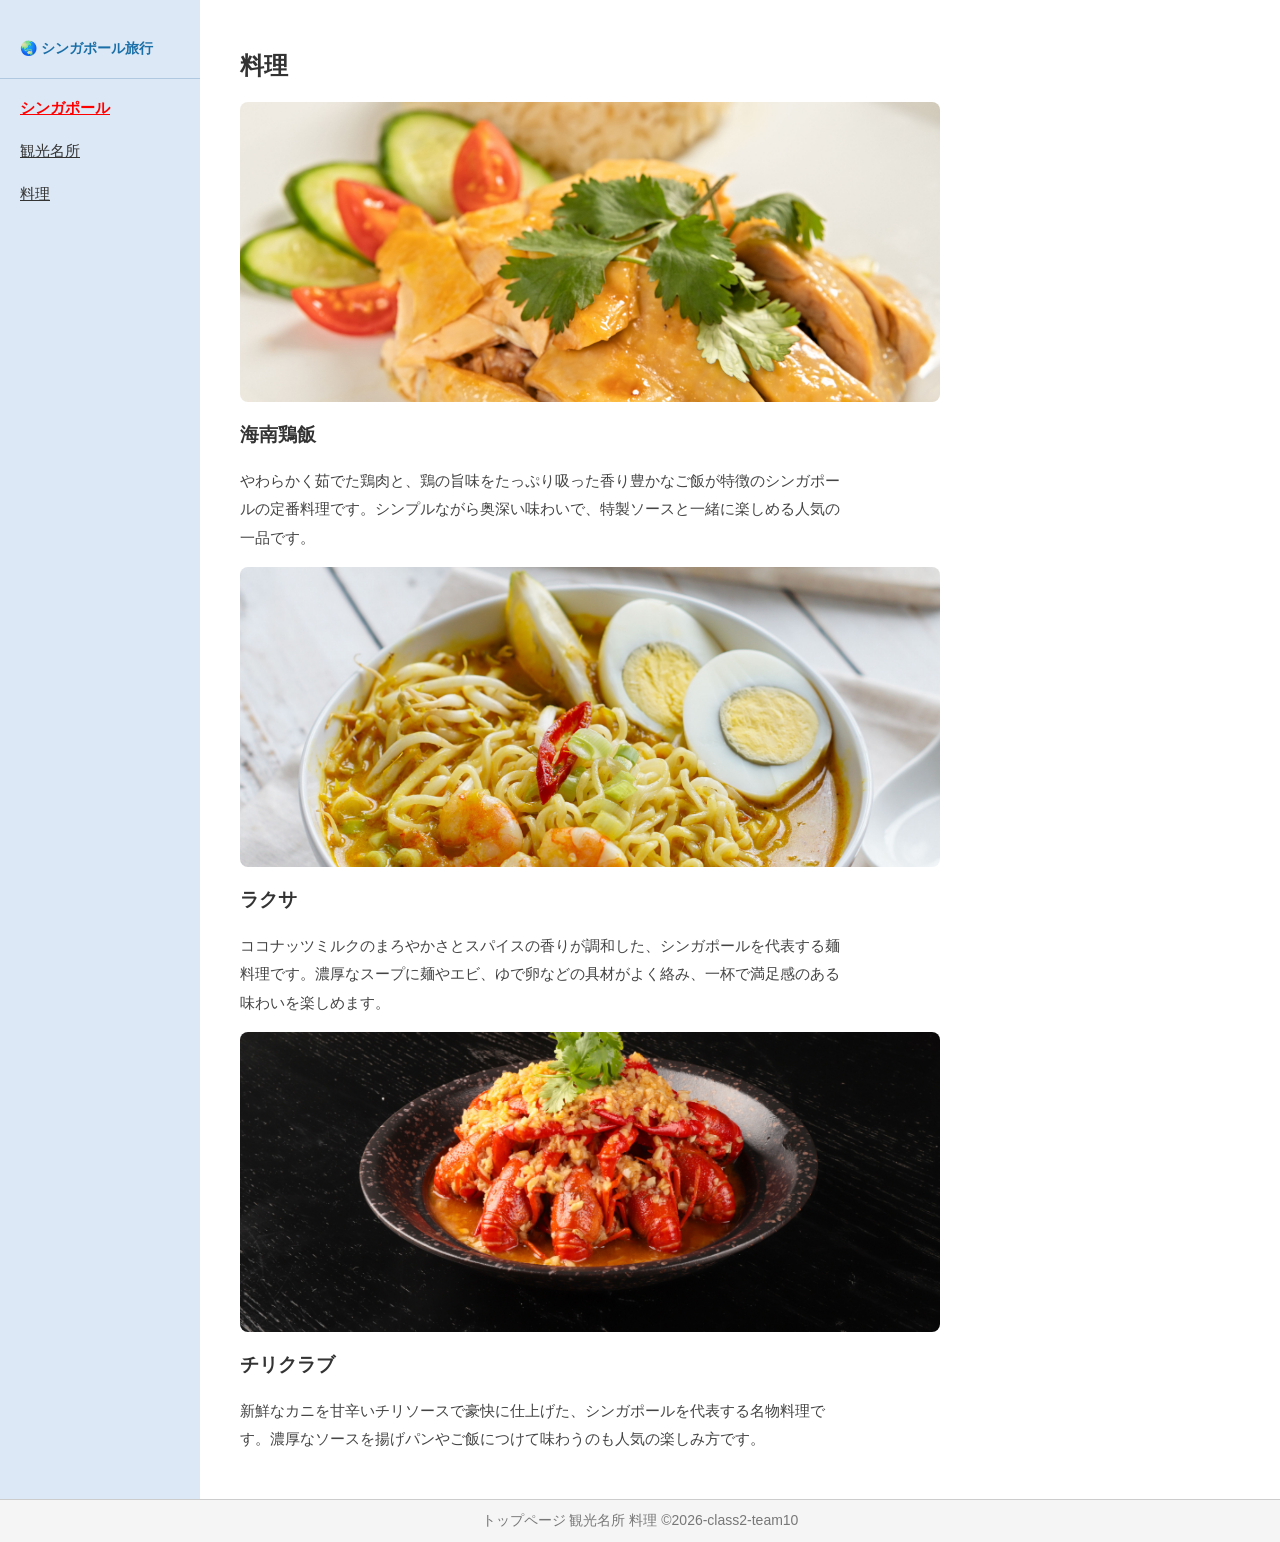
==== food.html @ 73db880a "料理ページ作成 料理３つと写真を追加" ====
<!DOCTYPE html>
<html lang="ja">
<head>
    <meta charset="UTF-8">
    <link rel="stylesheet" type="text/css" href="css/style.css">
    <title>シンガポール</title>
</head>
<body>
    <div id="wrapper">
        <div id="sidebar">
            <div id="site-title">🌏 シンガポール旅行</div>
            <ul>
                <li><a href="index.html" class="active">シンガポール</a></li>
                <li><a href="sightseeing.html">観光名所</a></li>
                <li><a href="food.html">料理</a></li>
            </ul>
        </div>

        <div id="main">
           <h2>料理</h2>
            <img src="food1.jpg" alt="海南鶏飯の写真">
            <h3>海南鶏飯</h3>
            <p>やわらかく茹でた鶏肉と、鶏の旨味をたっぷり吸った香り豊かなご飯が特徴のシンガポールの定番料理です。シンプルながら奥深い味わいで、特製ソースと一緒に楽しめる人気の一品です。</p>
            <img src="food2.jpg" alt="ラクサの写真">
            <h3>ラクサ</h3>
            <p>ココナッツミルクのまろやかさとスパイスの香りが調和した、シンガポールを代表する麺料理です。濃厚なスープに麺やエビ、ゆで卵などの具材がよく絡み、一杯で満足感のある味わいを楽しめます。</p>
            <img src="food3.jpg" alt="チリクラブの写真">
            <h3>チリクラブ</h3>
            <p>新鮮なカニを甘辛いチリソースで豪快に仕上げた、シンガポールを代表する名物料理です。濃厚なソースを揚げパンやご飯につけて味わうのも人気の楽しみ方です。</p>
        </div>
    </div>
    <footer>
        トップページ 観光名所 料理 ©2026-class2-team10
    </footer>
</body>
</html>
---- css/style.css ----
body {
  
  font-family: 'Helvetica Neue', Arial, 'Hiragino Kaku Gothic ProN',
               'Segoe UI', Meiryo, sans-serif;
 
  
  margin: 0;
  padding: 0;
  background-color: #ffffff;
  color: #333333;
}

#main h1 {
    font-size: 28px;
    margin-bottom: 16px;
    color: #1a6fa8;
    border-bottom: 3px solid #1a6fa8;
    padding-bottom: 8px;
    letter-spacing: 0.05em;
}

#wrapper {
  display: flex;          
  min-height: calc(100vh - 50px); 
}
 
 

#sidebar {
  width: 200px;           
  flex-shrink: 0;         
 
 
  background-color: #dce8f5;
 
  padding: 20px 0;
}
 
#sidebar ul {
  list-style: none;
  margin: 0;
  padding: 0;
}
 

#sidebar li {
  padding: 12px 20px;
}
 

#sidebar a {
  text-decoration: none; 
  text-decoration: underline;
  color: #333333;
  font-size: 15px;
}
 

#sidebar a:hover {
  color: #0055aa;
}
 

#sidebar a.active {
  font-weight: bold;    
  color: #ff0000;      
}
 
 

#main {
  flex: 1;               
  padding: 30px 40px;
}
 

#main img {
  width: 100%;            
  max-width: 700px;
  height: 300px;
  object-fit: cover;
  display: block;
  margin-bottom: 20px;
  border-radius: 8px;
}
 

#main ul {
  padding-left: 20px;
  line-height: 1.8;
}
 
 
footer {
  text-align: center;     
  font-size: 14px;        
  color: #777777;
  padding: 12px 0;
  border-top: 1px solid #cccccc;
  background-color: #f5f5f5;
}

#main p {
    line-height: 1.9;        /* 行間を広げて読みやすく */
    max-width: 600px;        /* 1行が長すぎないように幅を制限 */
    color: #444;             /* 真っ黒より少し柔らかい色に */
    margin-top: 16px;        /* 画像との間に余白 */
    font-size: 15px;         /* 少し大きめで読みやすく */
}

#site-title {
  padding: 20px;
  font-size: 14px;
  font-weight: bold;
  color: #1a6fa8;
  border-bottom: 1px solid #b0c8e0;
  margin-bottom: 8px;
}

.tourism-img {
  width: 600px;
  height: 400px;
  object-fit: cover;
}
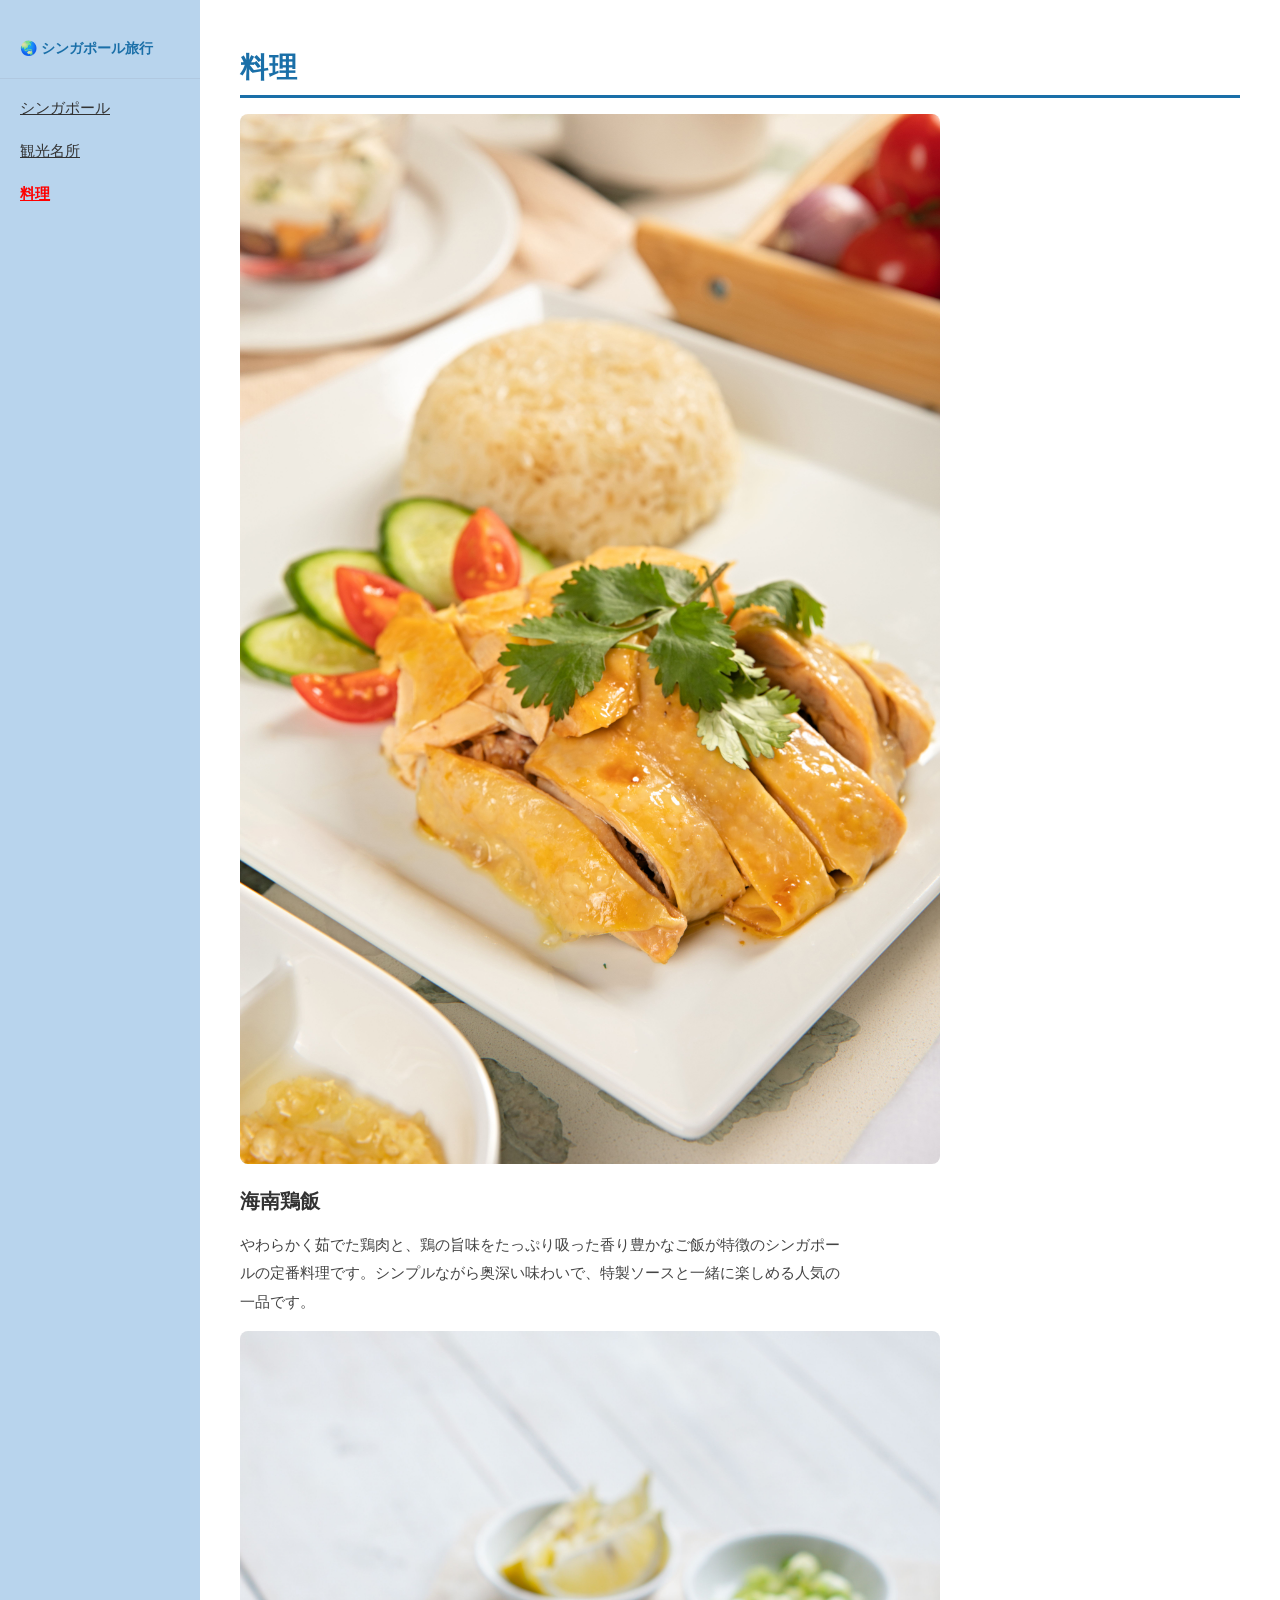
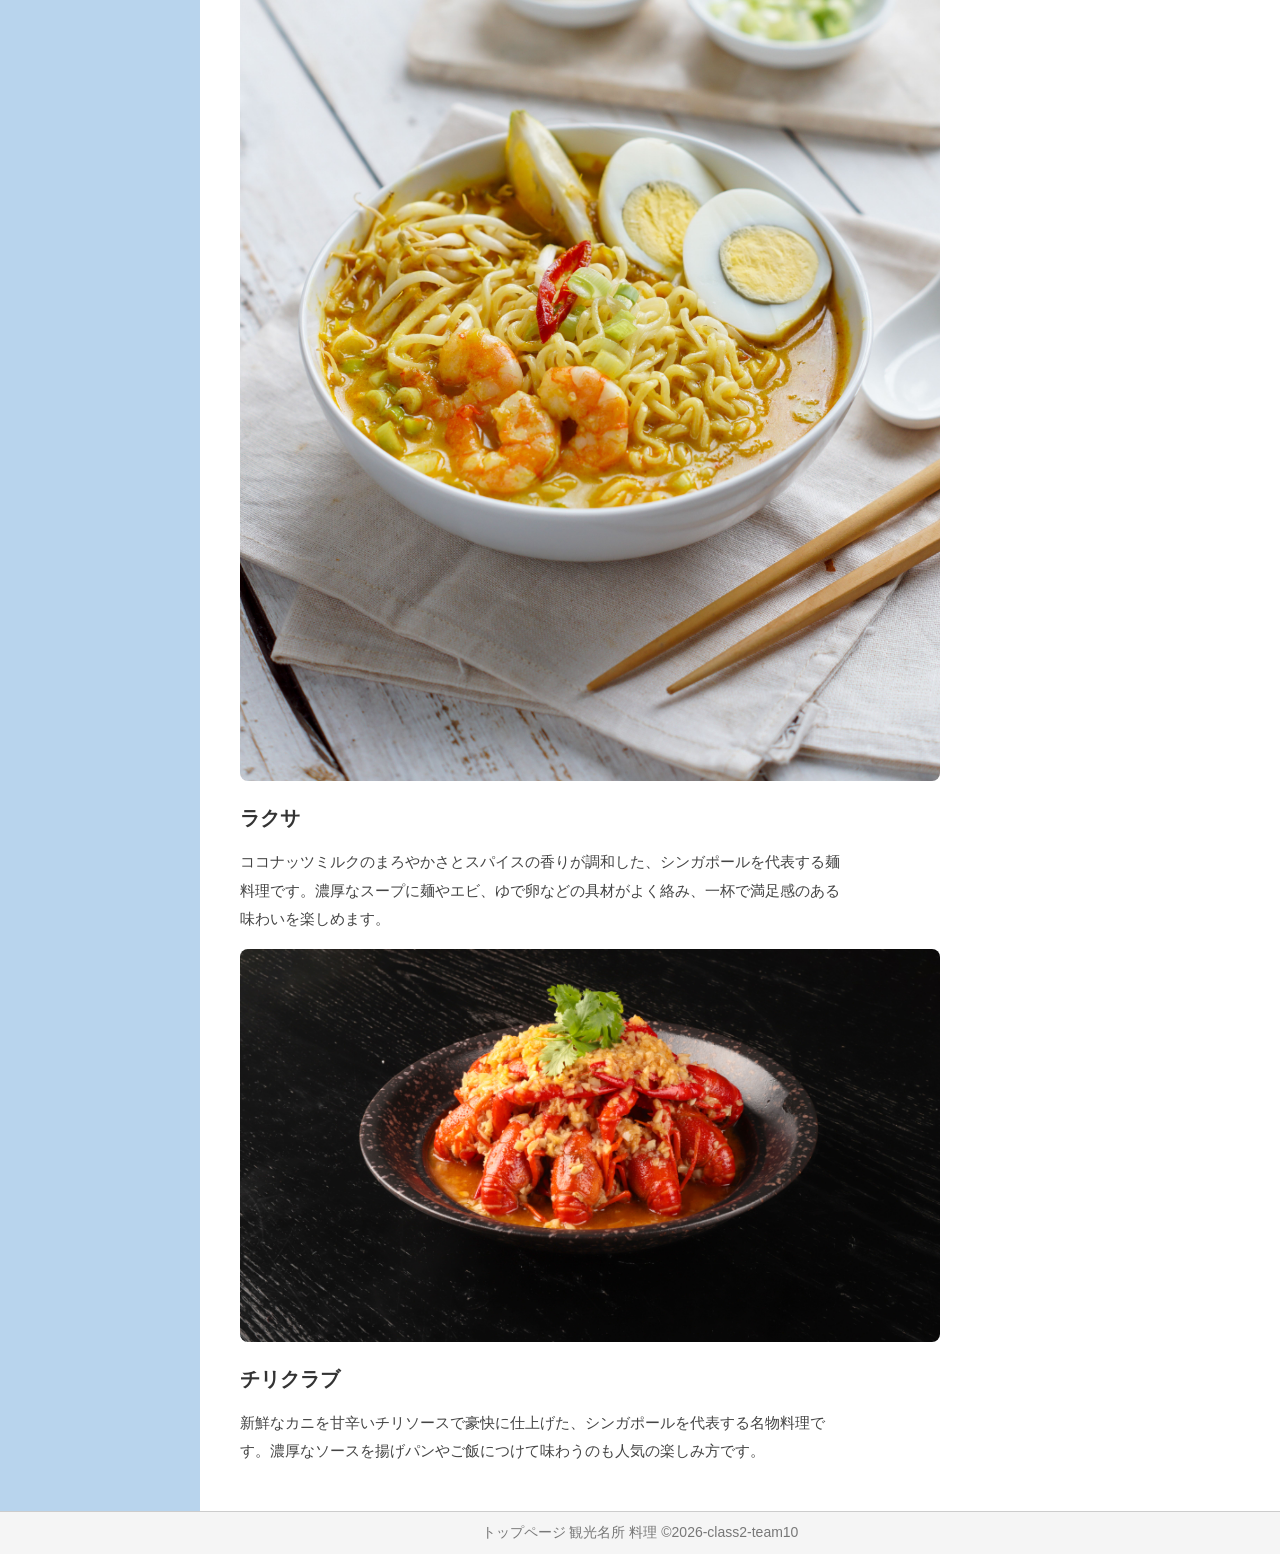
==== commit f4eb2d2b: "文字などの修正" ====
--- a/food.html
+++ b/food.html
@@ -10,14 +10,14 @@
         <div id="sidebar">
             <div id="site-title">🌏 シンガポール旅行</div>
             <ul>
-                <li><a href="index.html" class="active">シンガポール</a></li>
+                <li><a href="index.html">シンガポール</a></li>
                 <li><a href="sightseeing.html">観光名所</a></li>
-                <li><a href="food.html">料理</a></li>
+                <li><a href="food.html" class="active">料理</a></li>
             </ul>
         </div>
 
         <div id="main">
-           <h2>料理</h2>
+           <h1>料理</h1>
             <img src="food1.jpg" alt="海南鶏飯の写真">
             <h3>海南鶏飯</h3>
             <p>やわらかく茹でた鶏肉と、鶏の旨味をたっぷり吸った香り豊かなご飯が特徴のシンガポールの定番料理です。シンプルながら奥深い味わいで、特製ソースと一緒に楽しめる人気の一品です。</p>
--- a/css/style.css
+++ b/css/style.css
@@ -19,6 +19,18 @@
     letter-spacing: 0.05em;
 }
 
+#main h2{
+  color: #1a6fa8;
+  border-bottom: 3px solid #1a6fa8;
+}
+
+#main h3{
+  font-size: 20px;
+  color: #333;
+  margin-top: 24px;
+  margin-bottom: 8px;
+}
+
 #wrapper {
   display: flex;          
   min-height: calc(100vh - 50px); 
@@ -31,7 +43,7 @@
   flex-shrink: 0;         
  
  
-  background-color: #dce8f5;
+  background-color: #b8d4ed; 
  
   padding: 20px 0;
 }
@@ -77,8 +89,6 @@
 #main img {
   width: 100%;            
   max-width: 700px;
-  height: 300px;
-  object-fit: cover;
   display: block;
   margin-bottom: 20px;
   border-radius: 8px;
@@ -101,11 +111,11 @@
 }
 
 #main p {
-    line-height: 1.9;        /* 行間を広げて読みやすく */
-    max-width: 600px;        /* 1行が長すぎないように幅を制限 */
-    color: #444;             /* 真っ黒より少し柔らかい色に */
-    margin-top: 16px;        /* 画像との間に余白 */
-    font-size: 15px;         /* 少し大きめで読みやすく */
+    line-height: 1.9;        
+    max-width: 600px;        
+    color: #444;             
+    margin-top: 16px;        
+    font-size: 15px;       
 }
 
 #site-title {
@@ -121,4 +131,24 @@
   width: 600px;
   height: 400px;
   object-fit: cover;
+}
+
+table {
+  border-collapse: collapse;
+  width: 100%;
+  max-width: 500px;
+  margin-top: 12px;
+}
+th, td {
+  border: 1px solid #ccc;
+  padding: 10px 14px;
+  text-align: left;
+}
+th {
+  background-color: #dce8f5;
+  font-weight: bold;
+  width: 120px;
+}
+tr:nth-child(even) td {
+  background-color: #f8f8f8;
 }
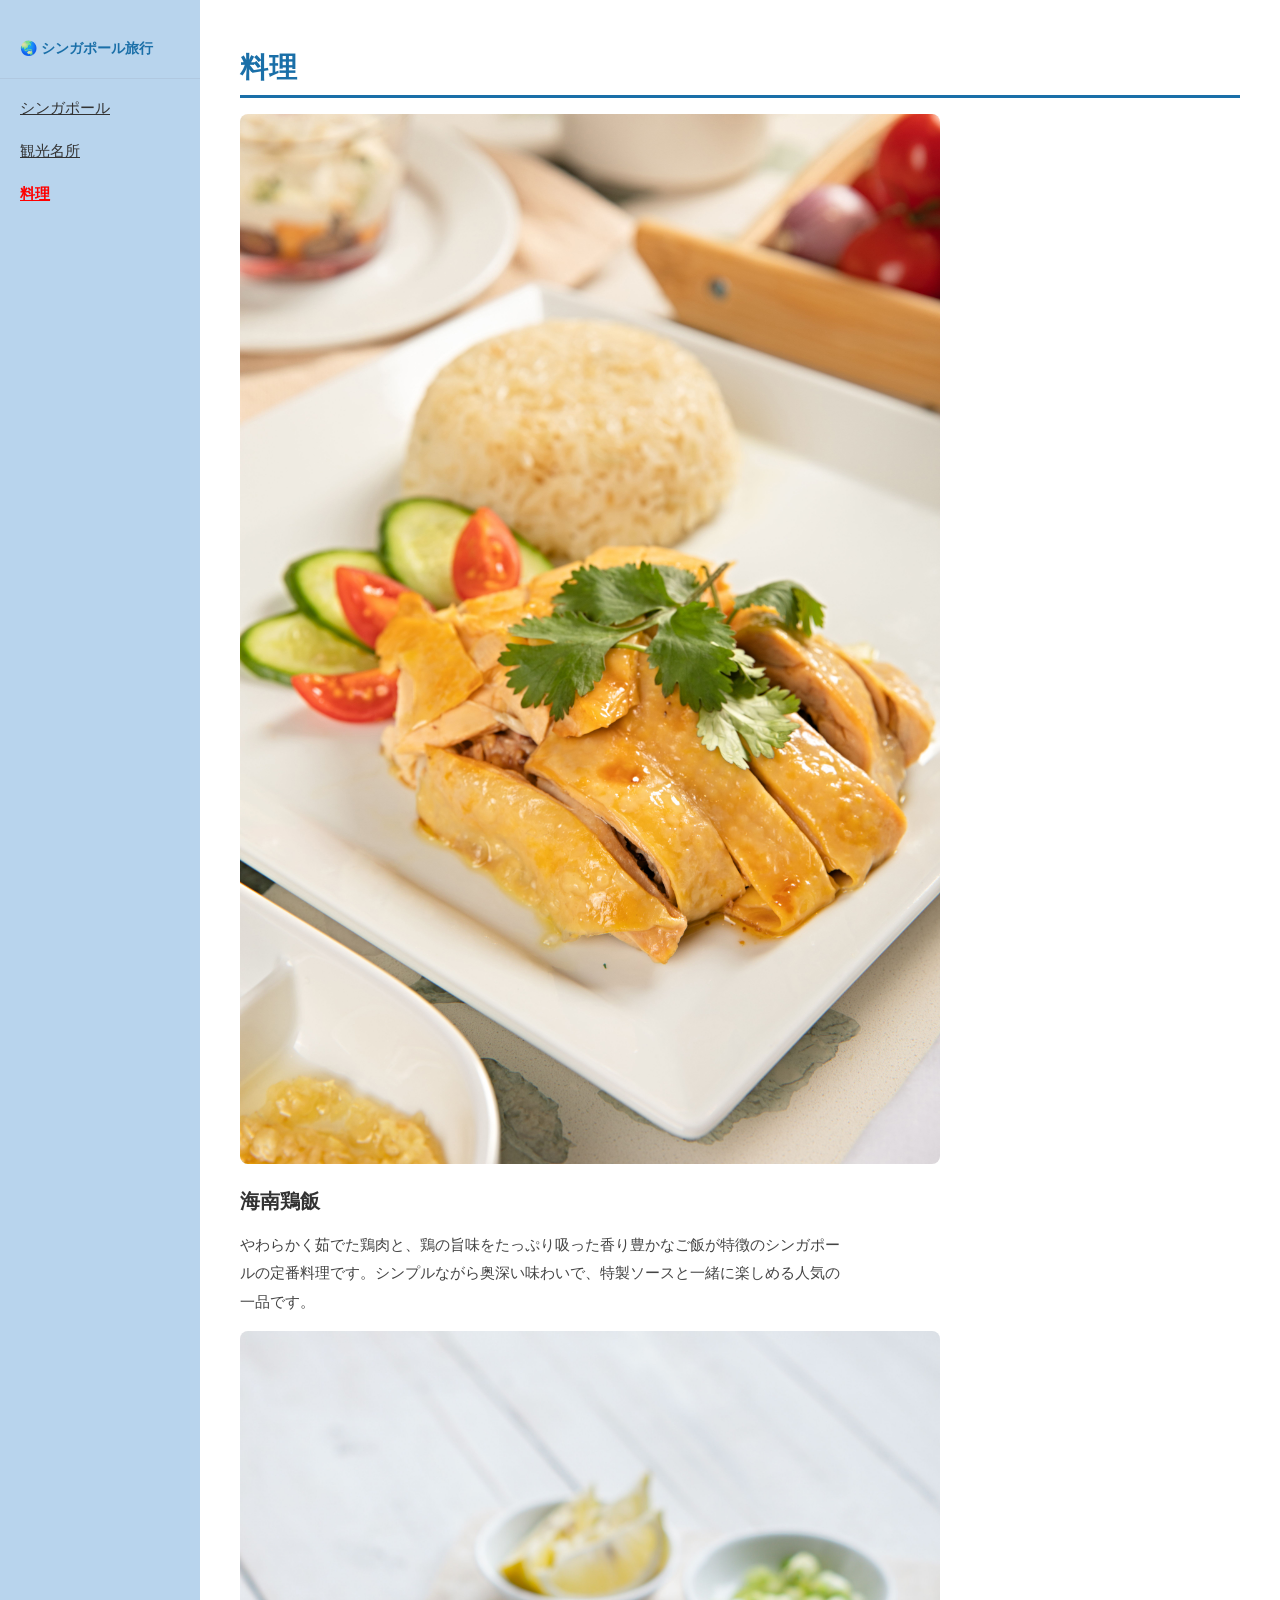
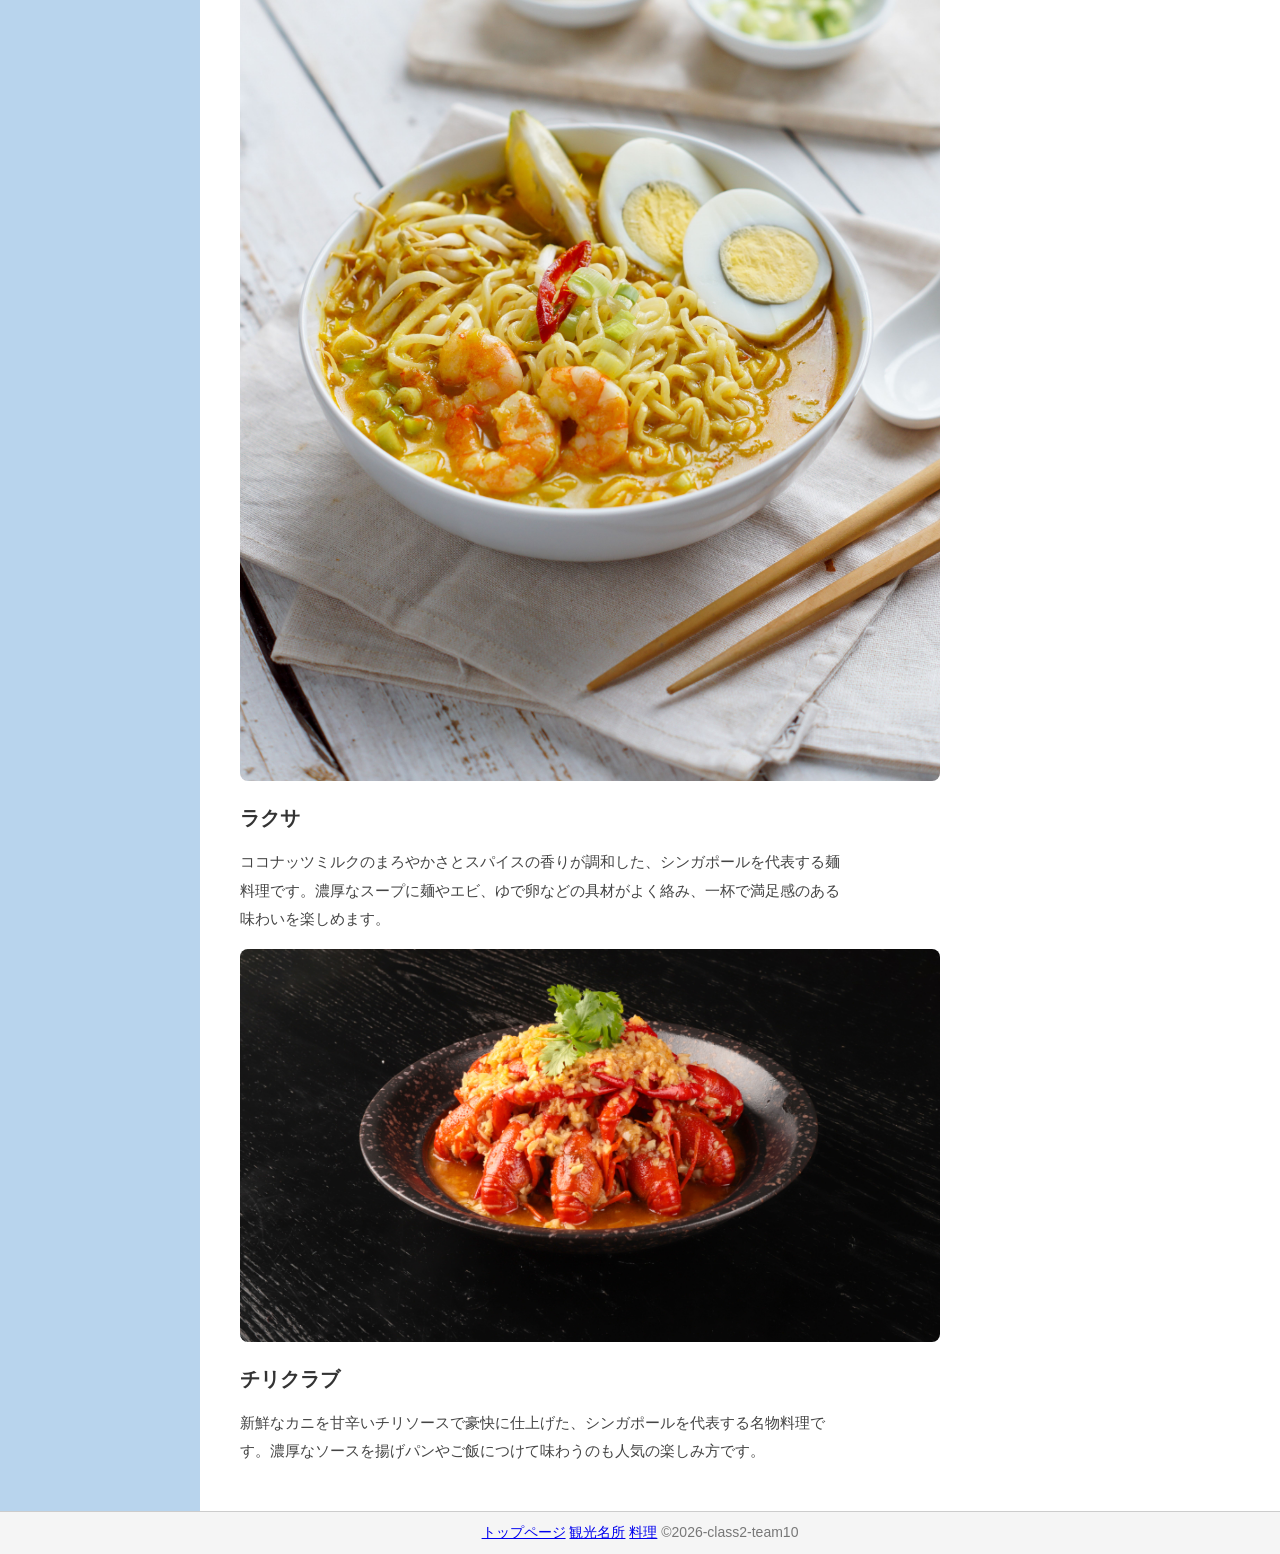
==== commit bf98d679: "フッターの編集" ====
--- a/food.html
+++ b/food.html
@@ -18,19 +18,19 @@
 
         <div id="main">
            <h1>料理</h1>
-            <img src="food1.jpg" alt="海南鶏飯の写真">
+            <img src="images/food1.jpg" alt="海南鶏飯の写真">
             <h3>海南鶏飯</h3>
             <p>やわらかく茹でた鶏肉と、鶏の旨味をたっぷり吸った香り豊かなご飯が特徴のシンガポールの定番料理です。シンプルながら奥深い味わいで、特製ソースと一緒に楽しめる人気の一品です。</p>
-            <img src="food2.jpg" alt="ラクサの写真">
+            <img src="images/food2.jpg" alt="ラクサの写真">
             <h3>ラクサ</h3>
             <p>ココナッツミルクのまろやかさとスパイスの香りが調和した、シンガポールを代表する麺料理です。濃厚なスープに麺やエビ、ゆで卵などの具材がよく絡み、一杯で満足感のある味わいを楽しめます。</p>
-            <img src="food3.jpg" alt="チリクラブの写真">
+            <img src="images/food3.jpg" alt="チリクラブの写真">
             <h3>チリクラブ</h3>
             <p>新鮮なカニを甘辛いチリソースで豪快に仕上げた、シンガポールを代表する名物料理です。濃厚なソースを揚げパンやご飯につけて味わうのも人気の楽しみ方です。</p>
         </div>
     </div>
     <footer>
-        トップページ 観光名所 料理 ©2026-class2-team10
+         <a href="index.html">トップページ</a> <a href="sightseeing.html">観光名所</a> <a href="food.html">料理</a> ©2026-class2-team10
     </footer>
 </body>
 </html>
--- a/css/style.css
+++ b/css/style.css
@@ -77,7 +77,10 @@
   font-weight: bold;    
   color: #ff0000;      
 }
- 
+
+#sidebar li:hover {
+  background-color: #a0c0e0;
+}
  
 
 #main {
